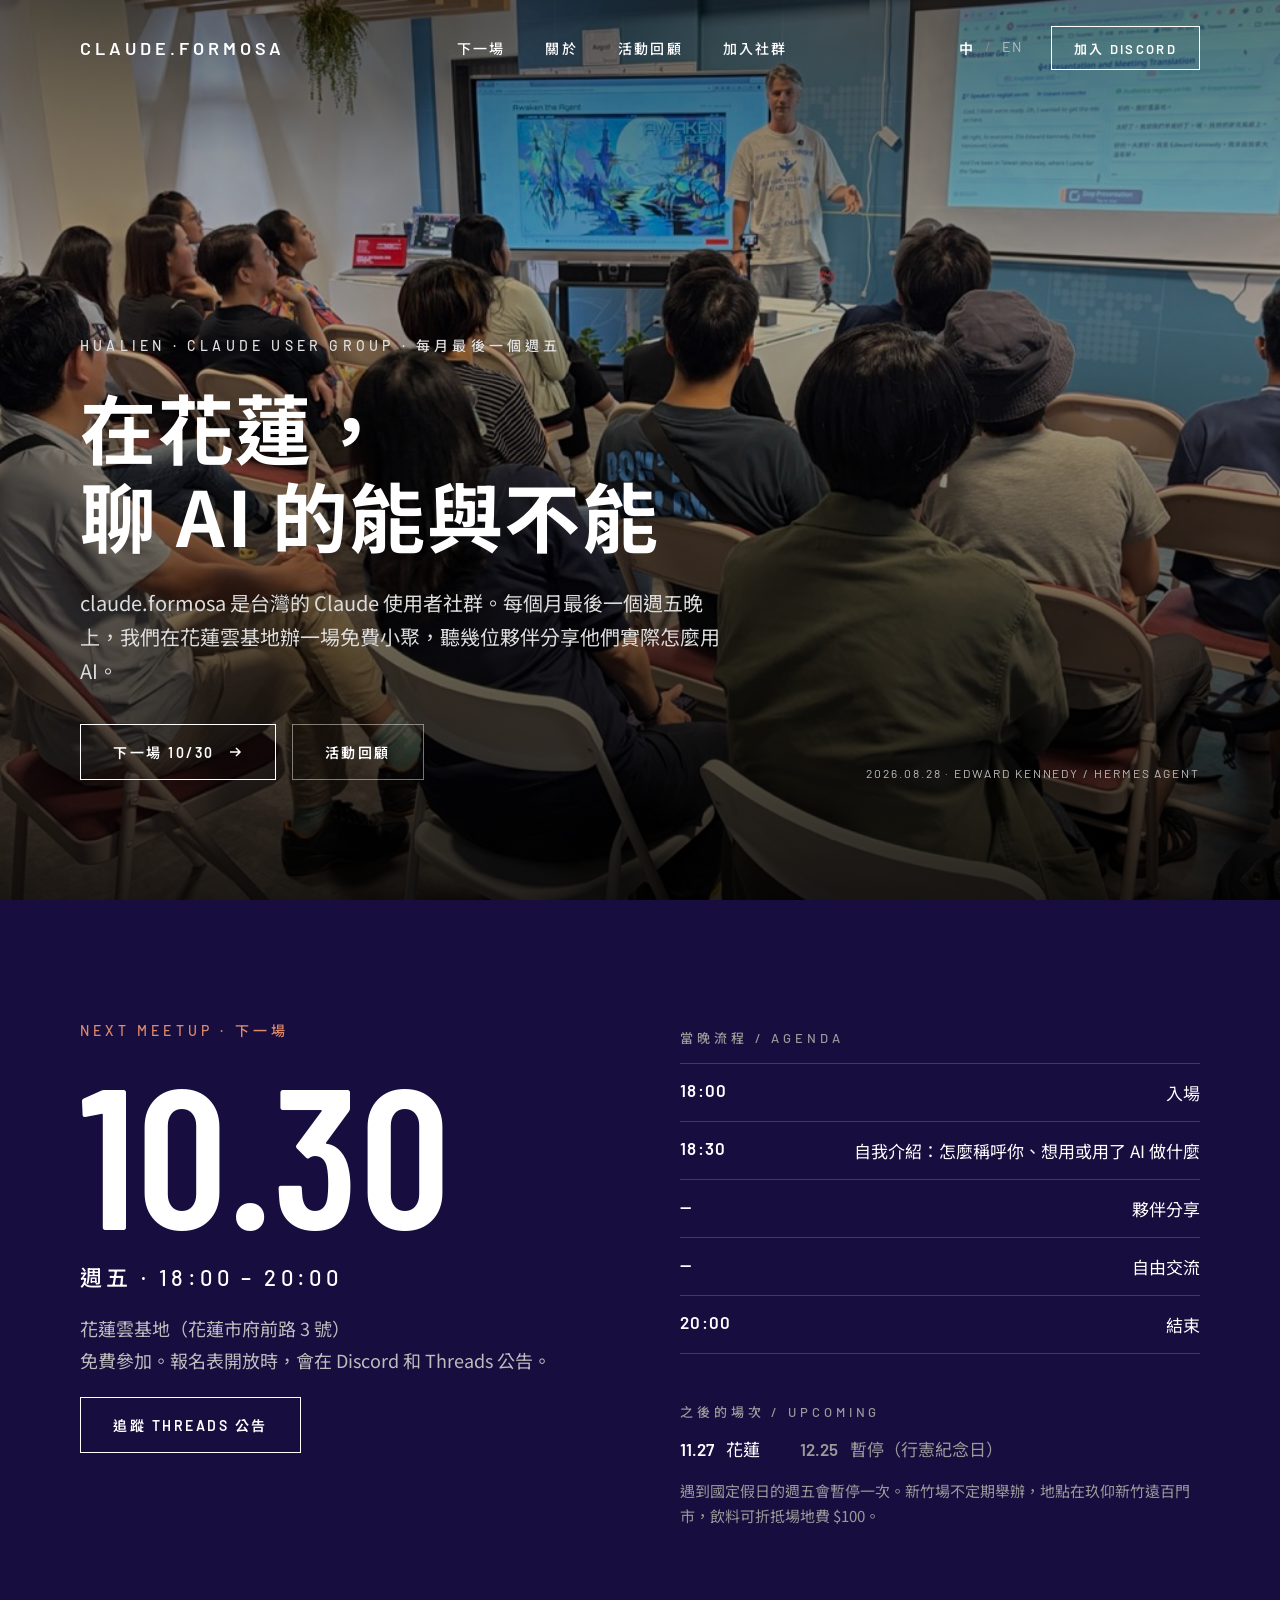
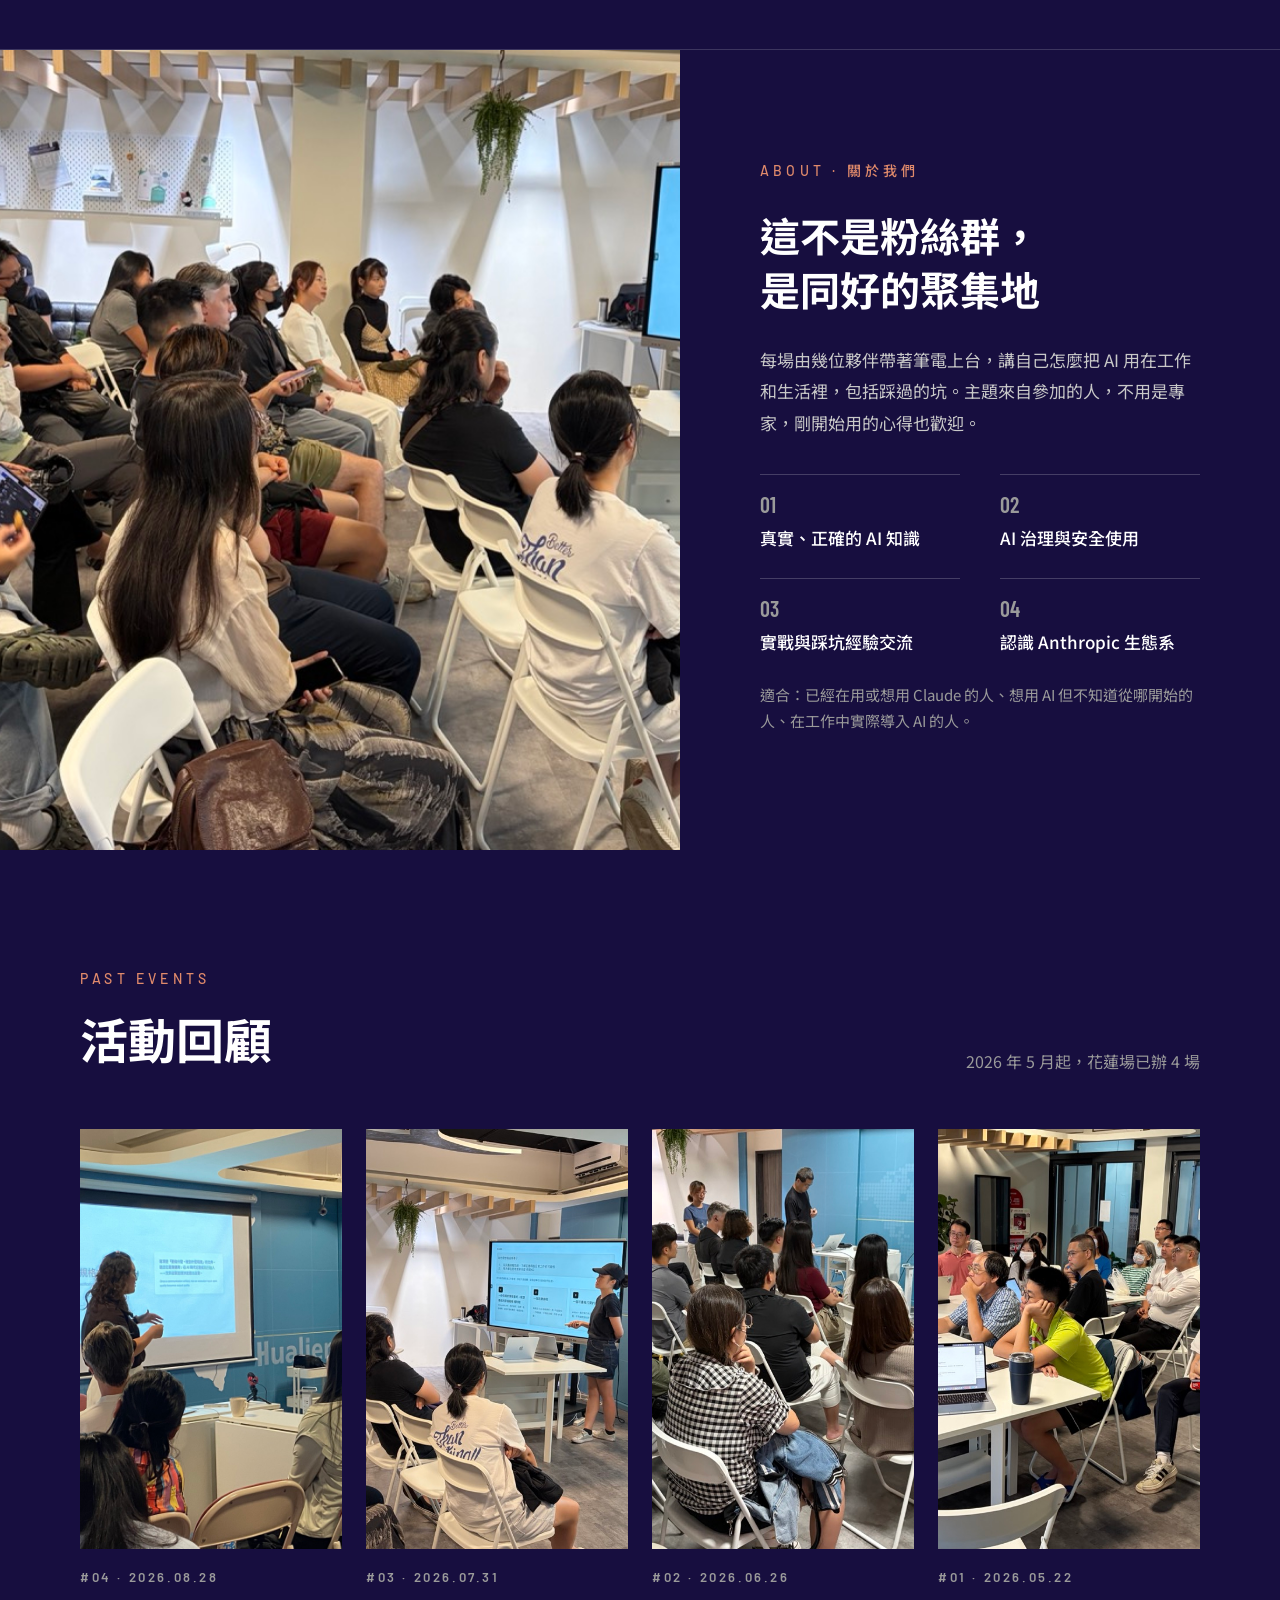
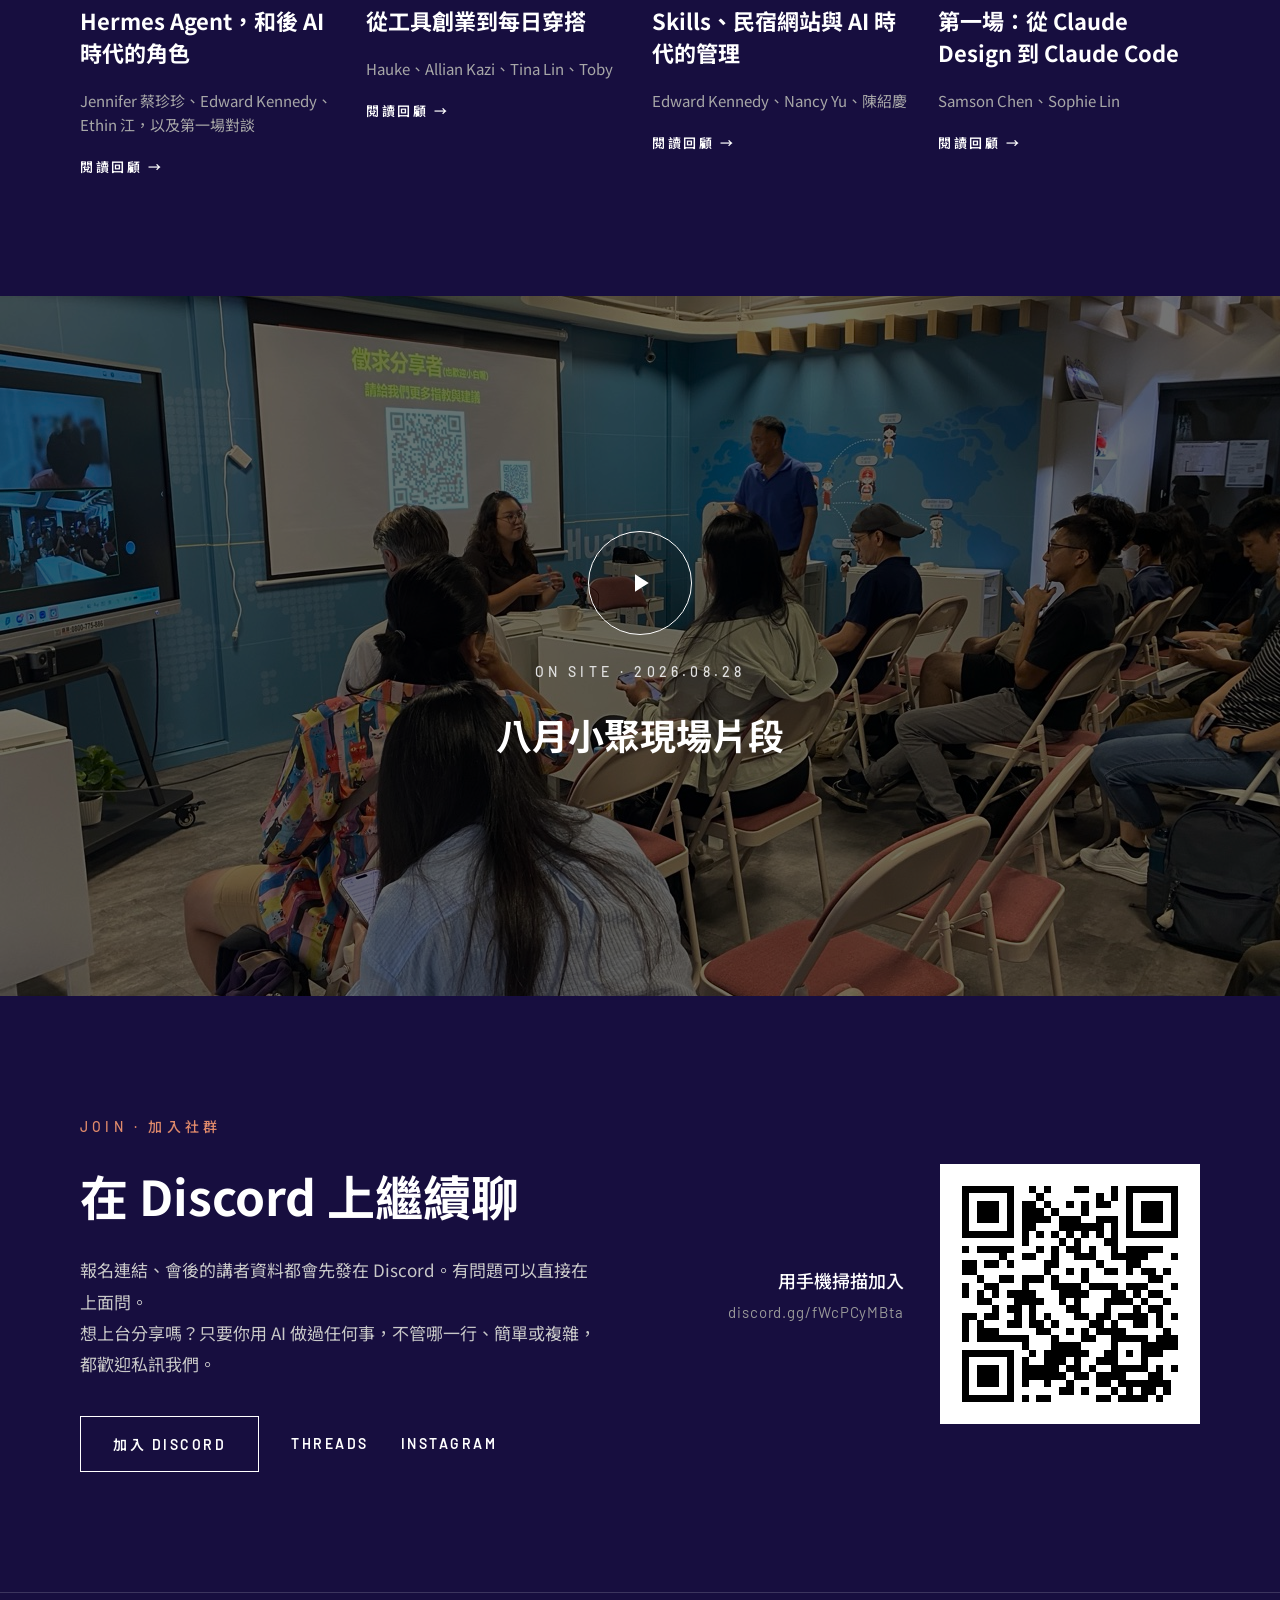
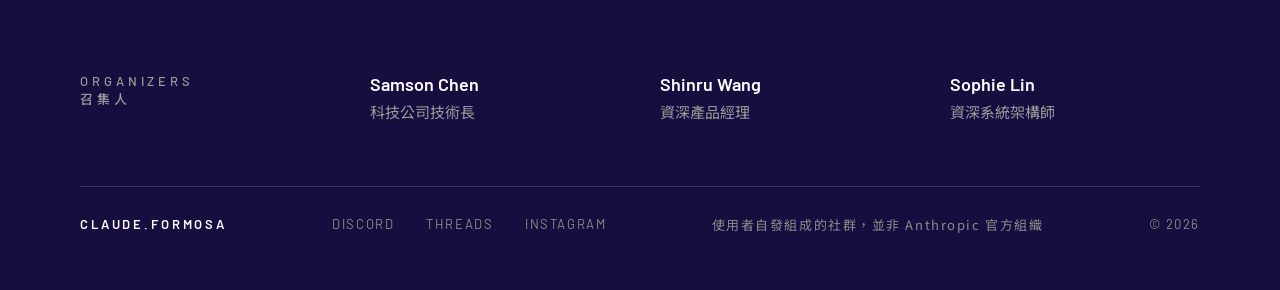
==== docs/index.html @ fb1e97d4 "Add claude.formosa website and source material Static bilingual site (zh-Hant-TW and English) built " ====
<!doctype html>
<html lang="zh-Hant-TW">
<head>
<meta charset="utf-8">
<meta name="viewport" content="width=device-width, initial-scale=1">
<title>claude.formosa｜花蓮 Claude 使用者小聚</title>
<meta name="description" content="claude.formosa 是台灣的 Claude 使用者社群。每個月最後一個週五晚上，在花蓮雲基地辦一場免費小聚。">
<meta property="og:title" content="claude.formosa｜花蓮 Claude 使用者小聚">
<meta property="og:description" content="claude.formosa 是台灣的 Claude 使用者社群。每個月最後一個週五晚上，在花蓮雲基地辦一場免費小聚。">
<meta property="og:type" content="website">
<meta name="theme-color" content="#170e3f">
<link rel="alternate" hreflang="en" href="en/index.html">
<link rel="preconnect" href="https://fonts.googleapis.com">
<link rel="preconnect" href="https://fonts.gstatic.com" crossorigin>
<link href="https://fonts.googleapis.com/css2?family=Barlow:wght@400;500;600&family=Barlow+Condensed:wght@500;600&family=Noto+Sans+TC:wght@400;500;700&display=swap" rel="stylesheet">
<link rel="stylesheet" href="assets/css/site.css">
<script src="assets/js/site.js" defer></script>
</head>
<body>
<a class="skip" href="#main">跳到主要內容</a>
<header class="nav wrap nav--overlay">
<a class="nav__logo" href="index.html">CLAUDE.FORMOSA</a>
<nav class="nav__links" aria-label="主選單">
<a href="#next">下一場</a>
<a href="#about">關於</a>
<a href="#events">活動回顧</a>
<a href="#join">加入社群</a>
</nav>
<div class="nav__right">
<div class="lang"><span aria-current="true">中</span><span class="lang__sep">/</span><a href="en/index.html" hreflang="en" lang="en">EN</a></div>
<a class="btn btn--sm" href="https://discord.gg/fWcPCyMBta">加入 DISCORD</a>
<button class="nav__menu" type="button" aria-label="開啟選單" aria-expanded="false" aria-controls="nav-panel"><svg width="22" height="22" viewBox="0 0 24 24" fill="none" stroke="currentColor" stroke-width="1.5" aria-hidden="true"><path d="M3 7h18M3 12h18M3 17h18"/></svg></button>
</div>
<nav class="nav__panel" id="nav-panel" aria-label="手機選單">
<a href="#next">下一場</a>
<a href="#about">關於</a>
<a href="#events">活動回顧</a>
<a href="#join">加入社群</a>
<a class="btn" href="https://discord.gg/fWcPCyMBta">加入 DISCORD</a>
</nav>
</header>
<main id="main">
<section class="hero">
<img class="hero__img" src="assets/img/p0828a.jpg" alt="8/28 小聚現場，Edward Kennedy 分享 Hermes Agent" fetchpriority="high">
<div class="hero__shade"></div>
<div class="hero__body">
<div class="hero__kicker">HUALIEN · CLAUDE USER GROUP<span class="long"> · 每月最後一個週五</span></div>
<h1 class="cjk">在花蓮，<br>聊 AI 的能與不能</h1>
<p class="hero__lead cjk">claude.formosa 是台灣的 Claude 使用者社群。每個月最後一個週五晚上，我們在花蓮雲基地辦一場免費小聚，聽幾位夥伴分享他們實際怎麼用 AI。</p>
<div class="hero__actions">
<a class="btn" href="#next">下一場 10/30 <svg width="16" height="16" viewBox="0 0 16 16" fill="none" stroke="currentColor" stroke-width="1.5" aria-hidden="true"><path d="M3 8h10M9 4l4 4-4 4"/></svg></a>
<a class="btn btn--ghost" href="#events">活動回顧</a>
</div>
</div>
<div class="hero__credit">2026.08.28 · EDWARD KENNEDY / HERMES AGENT</div>
</section>

<section class="next wrap" id="next">
<div class="next__main">
<div class="eyebrow">NEXT MEETUP · 下一場</div>
<div class="next__date">10.30</div>
<div class="next__when">週五 · 18:00 – 20:00</div>
<p class="next__where cjk">花蓮雲基地（花蓮市府前路 3 號）<br>免費參加。報名表開放時，會在 Discord 和 Threads 公告。</p>
<a class="btn" href="https://www.threads.com/@claude.formosa">追蹤 THREADS 公告</a>
</div>
<div class="next__side">
<div>
<div class="label">當晚流程 / AGENDA</div>
<ol class="agenda cjk">
<li><span>18:00</span><span>入場</span></li>
<li><span>18:30</span><span>自我介紹：怎麼稱呼你、想用或用了 AI 做什麼</span></li>
<li><span>—</span><span>夥伴分享</span></li>
<li><span>—</span><span>自由交流</span></li>
<li><span>20:00</span><span>結束</span></li>
</ol>
</div>
<div class="upcoming">
<div class="label">之後的場次 / UPCOMING</div>
<div class="upcoming__row cjk">
<div><b>11.27</b>花蓮</div>
<div class="off"><b>12.25</b>暫停（行憲紀念日）</div>
</div>
<p class="note cjk">遇到國定假日的週五會暫停一次。新竹場不定期舉辦，地點在玖仰新竹遠百門市，飲料可折抵場地費 $100。</p>
</div>
</div>
</section>

<section class="about" id="about">
<img class="about__img" src="assets/img/p0731a.jpg" alt="7/31 小聚，Hauke 分享他開發過的軟體" loading="lazy">
<div class="about__body">
<div class="eyebrow">ABOUT · 關於我們</div>
<h2 class="cjk">這不是粉絲群，<br>是同好的聚集地</h2>
<p class="body-text cjk">每場由幾位夥伴帶著筆電上台，講自己怎麼把 AI 用在工作和生活裡，包括踩過的坑。主題來自參加的人，不用是專家，剛開始用的心得也歡迎。</p>
<ol class="goals cjk">
<li><span>01</span>真實、正確的 AI 知識</li>
<li><span>02</span>AI 治理與安全使用</li>
<li><span>03</span>實戰與踩坑經驗交流</li>
<li><span>04</span>認識 Anthropic 生態系</li>
</ol>
<p class="note cjk">適合：已經在用或想用 Claude 的人、想用 AI 但不知道從哪開始的人、在工作中實際導入 AI 的人。</p>
</div>
</section>

<section class="events wrap" id="events">
<div class="section-head">
<div class="section-head__title">
<div class="eyebrow">PAST EVENTS</div>
<h2 class="cjk">活動回顧</h2>
</div>
<p class="cjk">2026 年 5 月起，花蓮場已辦 4 場</p>
</div>
<div class="cards">
<a class="card" href="events/2026-08-28.html">
<img src="assets/img/p0828b.jpg" alt="Edward Kennedy 分享 Hermes Agent" loading="lazy" width="600" height="420">
<div class="card__meta">#04 · 2026.08.28</div>
<h3 class="card__title cjk">Hermes Agent，和後 AI 時代的角色</h3>
<div class="card__who cjk">Jennifer 蔡珍珍、Edward Kennedy、Ethin 江，以及第一場對談</div>
<div class="card__cta">閱讀回顧 →</div>
</a>
<a class="card" href="events/2026-07-31.html">
<img src="assets/img/p0731b.jpg" alt="7/31 小聚現場" loading="lazy" width="600" height="420">
<div class="card__meta">#03 · 2026.07.31</div>
<h3 class="card__title cjk">從工具創業到每日穿搭</h3>
<div class="card__who cjk">Hauke、Allian Kazi、Tina Lin、Toby</div>
<div class="card__cta">閱讀回顧 →</div>
</a>
<a class="card" href="events/2026-06-26.html">
<img src="assets/img/p0626a.jpg" alt="6/26 小聚現場" loading="lazy" width="600" height="420">
<div class="card__meta">#02 · 2026.06.26</div>
<h3 class="card__title cjk">Skills、民宿網站與 AI 時代的管理</h3>
<div class="card__who cjk">Edward Kennedy、Nancy Yu、陳紹慶</div>
<div class="card__cta">閱讀回顧 →</div>
</a>
<a class="card" href="events/2026-05-22.html">
<img src="assets/img/p0522a.jpg" alt="5/22 第一場小聚" loading="lazy" width="600" height="420">
<div class="card__meta">#01 · 2026.05.22</div>
<h3 class="card__title cjk">第一場：從 Claude Design 到 Claude Code</h3>
<div class="card__who cjk">Samson Chen、Sophie Lin</div>
<div class="card__cta">閱讀回顧 →</div>
</a>
</div>
</section>

<section class="film" data-src="assets/video/2026-08-28-clip1.mp4" aria-label="八月小聚現場片段">
<img class="cover__img" src="assets/img/p0828c.jpg" alt="8/28 小聚影片封面" loading="lazy">
<div class="film__shade"></div>
<div class="film__body">
<button class="play" type="button" aria-label="播放 8/28 現場影片"><svg width="30" height="30" viewBox="0 0 24 24" fill="currentColor" aria-hidden="true"><path d="M8 5v14l11-7z"/></svg></button>
<div class="hero__kicker">ON SITE · 2026.08.28</div>
<div class="film__title cjk">八月小聚現場片段</div>
</div>
</section>

<section class="join wrap" id="join">
<div class="join__main">
<div class="eyebrow">JOIN · 加入社群</div>
<h2 class="cjk">在 Discord 上繼續聊</h2>
<p class="body-text cjk">報名連結、會後的講者資料都會先發在 Discord。有問題可以直接在上面問。<br>想上台分享嗎？只要你用 AI 做過任何事，不管哪一行、簡單或複雜，都歡迎私訊我們。</p>
<div class="join__links">
<a class="btn" href="https://discord.gg/fWcPCyMBta">加入 DISCORD</a>
<a href="https://www.threads.com/@claude.formosa">THREADS</a>
<a href="https://www.instagram.com/claude.formosa/">INSTAGRAM</a>
</div>
</div>
<div class="qr">
<div class="qr__text"><strong class="cjk">用手機掃描加入</strong><span>discord.gg/fWcPCyMBta</span></div>
<div class="qr__code"><img src="assets/img/discord-qr.svg" alt="Discord 邀請連結 QR code" width="216" height="216" loading="lazy"></div>
</div>
</section>
</main>
<footer class="footer wrap">
<div class="organizers">
<div class="label">ORGANIZERS<br>召集人</div>
<div><b>Samson Chen</b><span class="cjk">科技公司技術長</span></div>
<div><b>Shinru Wang</b><span class="cjk">資深產品經理</span></div>
<div><b>Sophie Lin</b><span class="cjk">資深系統架構師</span></div>
</div>
<div class="footer__bar">
<span class="brand">CLAUDE.FORMOSA</span>
<div class="footer__social"><a href="https://discord.gg/fWcPCyMBta">DISCORD</a><a href="https://www.threads.com/@claude.formosa">THREADS</a><a href="https://www.instagram.com/claude.formosa/">INSTAGRAM</a></div>
<span class="cjk">使用者自發組成的社群，並非 Anthropic 官方組織</span>
<span>© 2026</span>
</div>
</footer>
</body>
</html>
---- docs/assets/css/site.css ----
/* claude.formosa site styles. Tokens follow the design canvas. */
:root {
  --bg: #170e3f;            /* #5532E9 at 27% over black, as set in the design */
  --fg: #ffffff;
  --muted: #9a9a9a;
  --soft: #c8c8c8;
  --line: rgba(255, 255, 255, 0.16);
  --accent: #e08a6b;
  --gutter: 80px;
  --font-latin: 'Barlow', 'Noto Sans TC', sans-serif;
  --font-cjk: 'Noto Sans TC', 'Barlow', sans-serif;
  --font-num: 'Barlow Condensed', 'Barlow', sans-serif;
}

* { box-sizing: border-box; }
html { scroll-behavior: smooth; }
body {
  margin: 0;
  background: var(--bg);
  color: var(--fg);
  font-family: var(--font-latin);
  -webkit-font-smoothing: antialiased;
}
:lang(zh-Hant-TW) body, body:lang(zh-Hant-TW) { font-family: var(--font-latin); }
img, video { display: block; max-width: 100%; }
a { color: inherit; text-decoration: none; }
a:hover { color: var(--accent); }
h1, h2, h3, p { margin: 0; }
.cjk { font-family: var(--font-cjk); }
.wrap { padding-left: var(--gutter); padding-right: var(--gutter); }
.eyebrow { font-size: 14px; font-weight: 500; letter-spacing: 0.3em; color: var(--accent); text-transform: uppercase; }
.label { font-size: 13px; font-weight: 500; letter-spacing: 0.3em; color: var(--muted); text-transform: uppercase; }
.skip { position: absolute; left: -9999px; }
.skip:focus { left: 16px; top: 16px; z-index: 100; background: #fff; color: #000; padding: 8px 12px; }

/* Buttons */
.btn {
  display: inline-flex; align-items: center; justify-content: center; gap: 12px;
  min-height: 56px; padding: 0 32px;
  border: 1.5px solid #fff; color: #fff;
  font-size: 14px; font-weight: 600; letter-spacing: 0.18em; text-transform: uppercase;
  transition: background 0.2s, color 0.2s;
}
.btn:hover { background: #fff; color: #000; }
.btn--ghost { border-color: rgba(255, 255, 255, 0.45); }
.btn--sm { min-height: 44px; padding: 0 22px; font-size: 13px; }

/* Navigation */
.nav {
  position: relative; z-index: 20; height: 96px;
  display: flex; align-items: center; justify-content: space-between;
  border-bottom: 1px solid var(--line);
}
.nav--overlay { position: absolute; top: 0; left: 0; right: 0; border-bottom: 0; }
.nav__logo { font-size: 18px; font-weight: 600; letter-spacing: 0.22em; }
.nav__links { display: flex; gap: 40px; font-size: 14px; font-weight: 500; letter-spacing: 0.16em; }
.nav__links a[aria-current="page"] { color: var(--accent); }
.nav__right { display: flex; align-items: center; gap: 28px; }
.lang { display: flex; gap: 10px; font-size: 14px; letter-spacing: 0.12em; }
.lang span[aria-current] { font-weight: 600; }
.lang a { color: #bdbdbd; }
.lang__sep { color: #8a8a8a; }
.nav__menu { display: none; width: 44px; height: 44px; background: none; border: 0; color: #fff; cursor: pointer; align-items: center; justify-content: center; }
.nav__panel { display: none; }

/* Home hero */
.hero { position: relative; height: 900px; min-height: 640px; overflow: hidden; }
.hero__img, .cover__img { position: absolute; inset: 0; width: 100%; height: 100%; object-fit: cover; }
.hero__shade { position: absolute; inset: 0; background: linear-gradient(180deg, rgba(0,0,0,0.55) 0%, rgba(0,0,0,0.25) 35%, rgba(0,0,0,0.85) 100%); }
.hero__body { position: absolute; left: var(--gutter); right: var(--gutter); bottom: 120px; max-width: 900px; display: flex; flex-direction: column; gap: 28px; }
.hero__kicker { font-size: 14px; font-weight: 500; letter-spacing: 0.3em; color: #e0e0e0; }
.hero h1 { font-size: 76px; line-height: 1.15; font-weight: 700; letter-spacing: 0.02em; }
.hero h1.en { font-family: var(--font-latin); font-size: 84px; line-height: 1.02; font-weight: 600; letter-spacing: 0.01em; text-transform: uppercase; }
.hero__lead { max-width: 660px; font-size: 20px; line-height: 1.7; color: #dcdcdc; }
.hero__actions { display: flex; gap: 16px; margin-top: 8px; flex-wrap: wrap; }
.hero__credit { position: absolute; right: var(--gutter); bottom: 120px; font-size: 12px; letter-spacing: 0.16em; color: #bdbdbd; }

/* Next meetup */
.next { padding-top: 120px; padding-bottom: 120px; display: grid; grid-template-columns: repeat(2, minmax(0, 1fr)); column-gap: 80px; row-gap: 56px; border-bottom: 1px solid var(--line); }
.next__main { display: flex; flex-direction: column; gap: 20px; align-items: flex-start; }
.next__date { font-family: var(--font-num); font-size: 200px; line-height: 0.9; font-weight: 600; letter-spacing: 0.01em; }
.next__when { font-size: 22px; font-weight: 500; letter-spacing: 0.2em; }
.next__where { font-size: 18px; line-height: 1.8; color: #bdbdbd; }
.next__side { display: flex; flex-direction: column; gap: 48px; padding-top: 8px; }
.agenda { list-style: none; margin: 16px 0 0; padding: 0; border-bottom: 1px solid rgba(255,255,255,0.18); }
.agenda li { display: flex; justify-content: space-between; gap: 24px; padding: 16px 0; border-top: 1px solid rgba(255,255,255,0.18); font-size: 17px; }
.agenda li span:first-child { font-family: var(--font-latin); font-weight: 600; letter-spacing: 0.08em; flex-shrink: 0; }
.agenda li span:last-child { text-align: right; }
.upcoming { display: flex; flex-direction: column; gap: 14px; }
.upcoming__row { display: flex; flex-wrap: wrap; gap: 12px 40px; font-size: 17px; line-height: 1.7; }
.upcoming__row b { font-family: var(--font-latin); font-weight: 600; margin-right: 12px; }
.upcoming__row .off { color: var(--muted); }
.note { font-size: 15px; line-height: 1.7; color: var(--muted); }

/* About */
.about { display: flex; min-height: 800px; }
.about__img { width: 680px; flex-shrink: 0; object-fit: cover; }
.about__body { flex: 1; padding: 110px var(--gutter); display: flex; flex-direction: column; gap: 28px; }
.about h2 { font-size: 40px; line-height: 1.35; font-weight: 700; }
.about h2.en { font-family: var(--font-latin); font-size: 48px; line-height: 1.1; font-weight: 600; text-transform: uppercase; }
.body-text { font-size: 17px; line-height: 1.85; color: var(--soft); }
.goals { list-style: none; margin: 8px 0 0; padding: 0; display: grid; grid-template-columns: repeat(2, minmax(0, 1fr)); gap: 28px 40px; }
.goals li { display: flex; flex-direction: column; gap: 8px; padding-top: 16px; border-top: 1px solid rgba(255,255,255,0.2); font-size: 17px; font-weight: 500; }
.goals li span { font-family: var(--font-num); font-size: 22px; font-weight: 600; color: var(--muted); }

/* Past events */
.events { padding-top: 120px; padding-bottom: 120px; display: flex; flex-direction: column; gap: 56px; }
.section-head { display: flex; justify-content: space-between; align-items: flex-end; gap: 24px; flex-wrap: wrap; }
.section-head__title { display: flex; flex-direction: column; gap: 16px; }
.section-head h2 { font-size: 48px; font-weight: 700; }
.section-head h2.en { font-family: var(--font-latin); font-size: 56px; font-weight: 600; text-transform: uppercase; }
.section-head p { font-size: 16px; color: var(--muted); }
.cards { display: grid; grid-template-columns: repeat(4, minmax(0, 1fr)); gap: 24px; }
.card { display: flex; flex-direction: column; gap: 20px; }
.card:hover { color: inherit; }
.card img { width: 100%; height: 420px; object-fit: cover; transition: opacity 0.2s; }
.card:hover img { opacity: 0.85; }
.card__meta { font-size: 13px; font-weight: 600; letter-spacing: 0.2em; color: var(--muted); }
.card__title { font-size: 22px; line-height: 1.45; font-weight: 700; }
.card__who { font-size: 15px; line-height: 1.6; color: #a8a8a8; }
.card__cta { font-size: 13px; font-weight: 600; letter-spacing: 0.2em; }
.card:hover .card__cta { color: var(--accent); }

/* Video */
.film { position: relative; height: 700px; background: #000; overflow: hidden; }
.film__shade { position: absolute; inset: 0; background: rgba(0,0,0,0.55); }
.film__body { position: absolute; inset: 0; display: flex; flex-direction: column; align-items: center; justify-content: center; gap: 28px; text-align: center; padding: 0 20px; }
.film__title { font-size: 36px; font-weight: 700; }
.film__title.en { font-family: var(--font-latin); font-size: 40px; font-weight: 600; text-transform: uppercase; }
.film video { position: absolute; inset: 0; width: 100%; height: 100%; object-fit: contain; background: #000; }
.play { width: 104px; height: 104px; border-radius: 50%; border: 1.5px solid #fff; background: rgba(0,0,0,0.2); color: #fff; display: flex; align-items: center; justify-content: center; cursor: pointer; transition: background 0.2s, color 0.2s; }
.play:hover { background: #fff; color: #000; }
.play--sm { width: 96px; height: 96px; }

/* Join */
.join { padding-top: 120px; padding-bottom: 120px; display: grid; grid-template-columns: repeat(2, minmax(0, 1fr)); column-gap: 80px; row-gap: 48px; border-bottom: 1px solid var(--line); }
.join__main { display: flex; flex-direction: column; gap: 28px; align-items: flex-start; }
.join h2 { font-size: 48px; line-height: 1.3; font-weight: 700; }
.join h2.en { font-family: var(--font-latin); font-size: 56px; line-height: 1.05; font-weight: 600; text-transform: uppercase; }
.join__links { display: flex; align-items: center; flex-wrap: wrap; gap: 16px 32px; margin-top: 8px; }
.join__links > a:not(.btn) { font-size: 14px; font-weight: 600; letter-spacing: 0.18em; }
.qr { display: flex; align-items: center; justify-content: flex-end; gap: 36px; }
.qr__text { display: flex; flex-direction: column; gap: 10px; text-align: right; }
.qr__text strong { font-size: 18px; font-weight: 500; }
.qr__text span { font-size: 15px; letter-spacing: 0.06em; color: var(--muted); }
.qr__code { width: 260px; height: 260px; padding: 22px; background: #fff; flex-shrink: 0; }
.qr__code img { width: 216px; height: 216px; }

/* Footer */
.footer { padding-top: 80px; padding-bottom: 56px; display: flex; flex-direction: column; gap: 64px; }
.organizers { display: grid; grid-template-columns: repeat(4, minmax(0, 1fr)); gap: 32px 40px; }
.organizers div { display: flex; flex-direction: column; gap: 6px; }
.organizers b { font-size: 18px; font-weight: 600; }
.organizers span { font-size: 15px; color: var(--muted); }
.footer__bar { display: flex; justify-content: space-between; align-items: center; flex-wrap: wrap; gap: 16px 32px; padding-top: 28px; border-top: 1px solid var(--line); font-size: 13px; letter-spacing: 0.12em; color: #8a8a8a; }
.footer__bar .brand { font-weight: 600; color: #fff; letter-spacing: 0.22em; }
.footer__social { display: flex; gap: 32px; }

/* Recap */
.cover { position: relative; height: 640px; overflow: hidden; }
.cover__shade { position: absolute; inset: 0; background: linear-gradient(180deg, rgba(0,0,0,0.2) 0%, rgba(0,0,0,0.85) 100%); }
.cover__body { position: absolute; left: var(--gutter); right: var(--gutter); bottom: 72px; display: flex; flex-direction: column; gap: 20px; }
.cover__back { font-size: 13px; font-weight: 600; letter-spacing: 0.24em; color: #d0d0d0; }
.cover h1 { max-width: 1000px; font-size: 60px; line-height: 1.25; font-weight: 700; }
.facts { min-height: 180px; display: grid; grid-template-columns: repeat(4, minmax(0, 1fr)); align-items: center; gap: 24px; padding-top: 32px; padding-bottom: 32px; border-bottom: 1px solid var(--line); margin: 0; }
.facts div { display: flex; flex-direction: column; gap: 10px; }
.facts dt { font-size: 12px; font-weight: 500; letter-spacing: 0.3em; color: var(--muted); }
.facts dd { margin: 0; font-size: 22px; font-weight: 600; letter-spacing: 0.06em; }
.talks { padding-top: 120px; padding-bottom: 120px; }
.talks__intro, .talk { display: grid; grid-template-columns: 360px minmax(0, 1fr); column-gap: 80px; row-gap: 16px; }
.talks__intro { padding-bottom: 56px; }
.talks__intro p { font-size: 20px; line-height: 1.8; color: #e0e0e0; }
.talk { padding: 44px 0; border-top: 1px solid var(--line); }
.talk__who { display: flex; flex-direction: column; gap: 10px; }
.talk__no { font-family: var(--font-num); font-size: 22px; font-weight: 600; color: var(--accent); }
.talk__name { font-size: 24px; font-weight: 700; }
.talk__aff { font-size: 15px; color: var(--muted); }
.talk__body { display: flex; flex-direction: column; gap: 20px; }
.talk h3 { font-size: 26px; line-height: 1.55; font-weight: 700; }
.talk h3.en { font-family: var(--font-latin); font-size: 28px; line-height: 1.3; font-weight: 600; }
.prompt { margin-top: 8px; padding: 28px 32px; background: rgba(0,0,0,0.3); border: 1px solid var(--line); font-size: 15px; line-height: 1.8; color: #d6d6d6; white-space: pre-line; }
.links { list-style: none; margin: 8px 0 0; padding: 0; display: flex; flex-direction: column; gap: 6px; }
.links a { display: flex; gap: 16px; align-items: baseline; min-height: 28px; font-size: 15px; }
.links a span:first-child { color: var(--muted); width: 220px; flex-shrink: 0; }
.links a span:last-child { font-weight: 500; letter-spacing: 0.02em; border-bottom: 1px solid rgba(255,255,255,0.35); overflow-wrap: anywhere; }
.gallery { display: grid; grid-template-columns: repeat(2, minmax(0, 1fr)); gap: 4px; }
.gallery img { width: 100%; height: 560px; object-fit: cover; }
.clips { display: grid; grid-template-columns: repeat(2, minmax(0, 1fr)); gap: 4px; margin-top: 4px; }
.clips .film { height: 560px; }
.clips .film__title { font-size: 13px; font-weight: 600; letter-spacing: 0.24em; font-family: var(--font-latin); }
.pager { min-height: 240px; display: grid; grid-template-columns: repeat(2, minmax(0, 1fr)); align-items: center; gap: 32px; padding-top: 48px; padding-bottom: 48px; border-bottom: 1px solid var(--line); }
.pager a { display: flex; flex-direction: column; gap: 12px; }
.pager a.next-link { align-items: flex-end; text-align: right; }
.pager small { font-size: 13px; font-weight: 600; letter-spacing: 0.24em; color: var(--muted); }
.pager strong { font-size: 24px; font-weight: 700; }
.footer--slim { padding-top: 0; padding-bottom: 0; }
.footer--slim .footer__bar { min-height: 120px; border-top: 0; padding-top: 0; }

/* Tablet */
@media (max-width: 1100px) {
  :root { --gutter: 40px; }
  .nav__links, .nav__right .btn { display: none; }
  .nav__right { gap: 12px; }
  .nav__menu { display: flex; }
  .nav__panel { position: absolute; top: 100%; left: 0; right: 0; background: #000; border-bottom: 1px solid var(--line); padding: 8px var(--gutter) 24px; flex-direction: column; }
  .nav.is-open .nav__panel { display: flex; }
  .nav__panel a { display: flex; align-items: center; min-height: 52px; border-bottom: 1px solid var(--line); font-size: 15px; letter-spacing: 0.16em; }
  .nav__panel .btn { margin-top: 20px; border-bottom: 1.5px solid #fff; justify-content: center; }
  .hero h1 { font-size: 60px; }
  .hero h1.en { font-size: 64px; }
  .hero__credit { display: none; }
  .next__date { font-size: 160px; }
  .about { flex-direction: column; }
  .about__img { width: 100%; height: 480px; }
  .about__body { padding-top: 80px; padding-bottom: 80px; }
  .cards { grid-template-columns: repeat(2, minmax(0, 1fr)); gap: 48px 24px; }
  .organizers { grid-template-columns: repeat(2, minmax(0, 1fr)); }
  .talks__intro, .talk { grid-template-columns: 240px minmax(0, 1fr); column-gap: 48px; }
}

/* Mobile */
@media (max-width: 768px) {
  :root { --gutter: 20px; }
  .nav { height: 64px; padding-left: 20px; padding-right: 8px; }
  .nav__logo { font-size: 15px; letter-spacing: 0.2em; }
  .lang__sep, .lang span[aria-current] { display: none; }
  .nav__right { gap: 4px; }
  .lang a { display: inline-flex; align-items: center; height: 44px; padding: 0 10px; color: #fff; font-size: 13px; }

  .eyebrow { font-size: 12px; }
  .hero { height: 760px; min-height: 0; }
  .hero__img { object-position: 62% 50%; }
  .hero__shade { background: linear-gradient(180deg, rgba(0,0,0,0.6) 0%, rgba(0,0,0,0.3) 30%, rgba(0,0,0,0.9) 100%); }
  .hero__body { bottom: 56px; gap: 20px; }
  .hero__kicker { font-size: 12px; letter-spacing: 0.26em; }
  .hero__kicker .long { display: none; }
  .hero h1 { font-size: 40px; line-height: 1.25; }
  .hero h1.en { font-size: 44px; }
  .hero__lead { font-size: 16px; line-height: 1.75; }
  .hero__actions .btn { flex: 1; min-height: 52px; }
  .hero__actions .btn--ghost { display: none; }

  .next { grid-template-columns: 1fr; padding-top: 72px; padding-bottom: 72px; row-gap: 32px; }
  .next__main { gap: 16px; }
  .next__date { font-size: 112px; }
  .next__when { font-size: 17px; }
  .next__where { font-size: 15px; }
  .next__main .btn { width: 100%; min-height: 52px; }
  .agenda li { font-size: 15px; padding: 13px 0; }
  .upcoming__row { font-size: 15px; }
  .note { font-size: 14px; }

  .about__img { height: 260px; }
  .about__body { padding: 56px 20px; gap: 20px; }
  .about h2 { font-size: 28px; line-height: 1.4; }
  .about h2.en { font-size: 32px; }
  .body-text { font-size: 15px; }
  .goals { grid-template-columns: 1fr; gap: 0; border-bottom: 1px solid rgba(255,255,255,0.2); }
  .goals li { flex-direction: row; gap: 16px; padding: 14px 0; font-size: 15px; }
  .goals li span { font-size: 16px; }

  .events { padding-top: 72px; padding-bottom: 72px; gap: 28px; }
  .section-head h2 { font-size: 32px; }
  .section-head h2.en { font-size: 36px; }
  .section-head p { display: none; }
  .cards { grid-template-columns: 1fr; gap: 24px; }
  .card { display: grid; grid-template-columns: 124px minmax(0, 1fr); grid-template-rows: auto auto auto 1fr; column-gap: 16px; row-gap: 8px; }
  .card img { grid-row: 1 / 5; height: 140px; }
  .card__meta { font-size: 12px; letter-spacing: 0.18em; }
  .card__title { font-size: 17px; }
  .card__who { font-size: 13px; }
  .card__cta { display: none; }

  .film { height: 420px; }
  .play { width: 76px; height: 76px; }
  .film__title { font-size: 24px; }
  .film__title.en { font-size: 26px; }

  .join { grid-template-columns: 1fr; padding-top: 72px; padding-bottom: 72px; }
  .join__main { gap: 20px; }
  .join h2 { font-size: 28px; }
  .join h2.en { font-size: 32px; }
  .join__main .btn { width: 100%; min-height: 52px; }
  .join__links > a:not(.btn) { display: inline-flex; align-items: center; min-height: 44px; }
  .qr { display: none; } /* The QR code is for scanning from a desktop screen */

  .footer { padding-top: 40px; padding-bottom: 40px; gap: 32px; }
  .organizers { grid-template-columns: 1fr; gap: 16px; }
  .footer__bar { flex-direction: column; align-items: flex-start; }

  .cover { height: 520px; }
  .cover__img { object-position: 62% 50%; }
  .cover__body { bottom: 40px; gap: 14px; }
  .cover h1 { font-size: 32px; line-height: 1.35; }
  .facts { grid-template-columns: repeat(2, minmax(0, 1fr)); padding-top: 28px; padding-bottom: 28px; }
  .facts dd { font-size: 17px; }
  .talks { padding-top: 64px; padding-bottom: 64px; }
  .talks__intro, .talk { grid-template-columns: 1fr; }
  .talks__intro { padding-bottom: 32px; }
  .talks__intro .eyebrow { display: none; }
  .talks__intro p { font-size: 17px; }
  .talk { padding: 32px 0; row-gap: 12px; }
  .talk__who { gap: 6px; }
  .talk__no { font-size: 18px; }
  .talk__name { font-size: 18px; }
  .talk__aff { font-size: 13px; }
  .talk__body { gap: 12px; }
  .talk h3 { font-size: 19px; }
  .talk h3.en { font-size: 20px; }
  .talk p { font-size: 15px; }
  .prompt { padding: 20px; font-size: 14px; }
  .links a { flex-direction: column; gap: 2px; min-height: 44px; justify-content: center; }
  .links a span:first-child { width: auto; font-size: 13px; }
  .gallery, .clips { grid-template-columns: 1fr; }
  .gallery img { height: 280px; }
  .clips .film { height: 260px; }
  .pager { grid-template-columns: 1fr; min-height: 0; padding-top: 40px; padding-bottom: 40px; gap: 24px; }
  .pager a.next-link { align-items: flex-start; text-align: left; }
  .pager strong { font-size: 17px; }
  .footer--slim .footer__bar { min-height: 0; padding: 28px 0; }
}

@media (prefers-reduced-motion: reduce) {
  html { scroll-behavior: auto; }
  * { transition: none !important; }
}
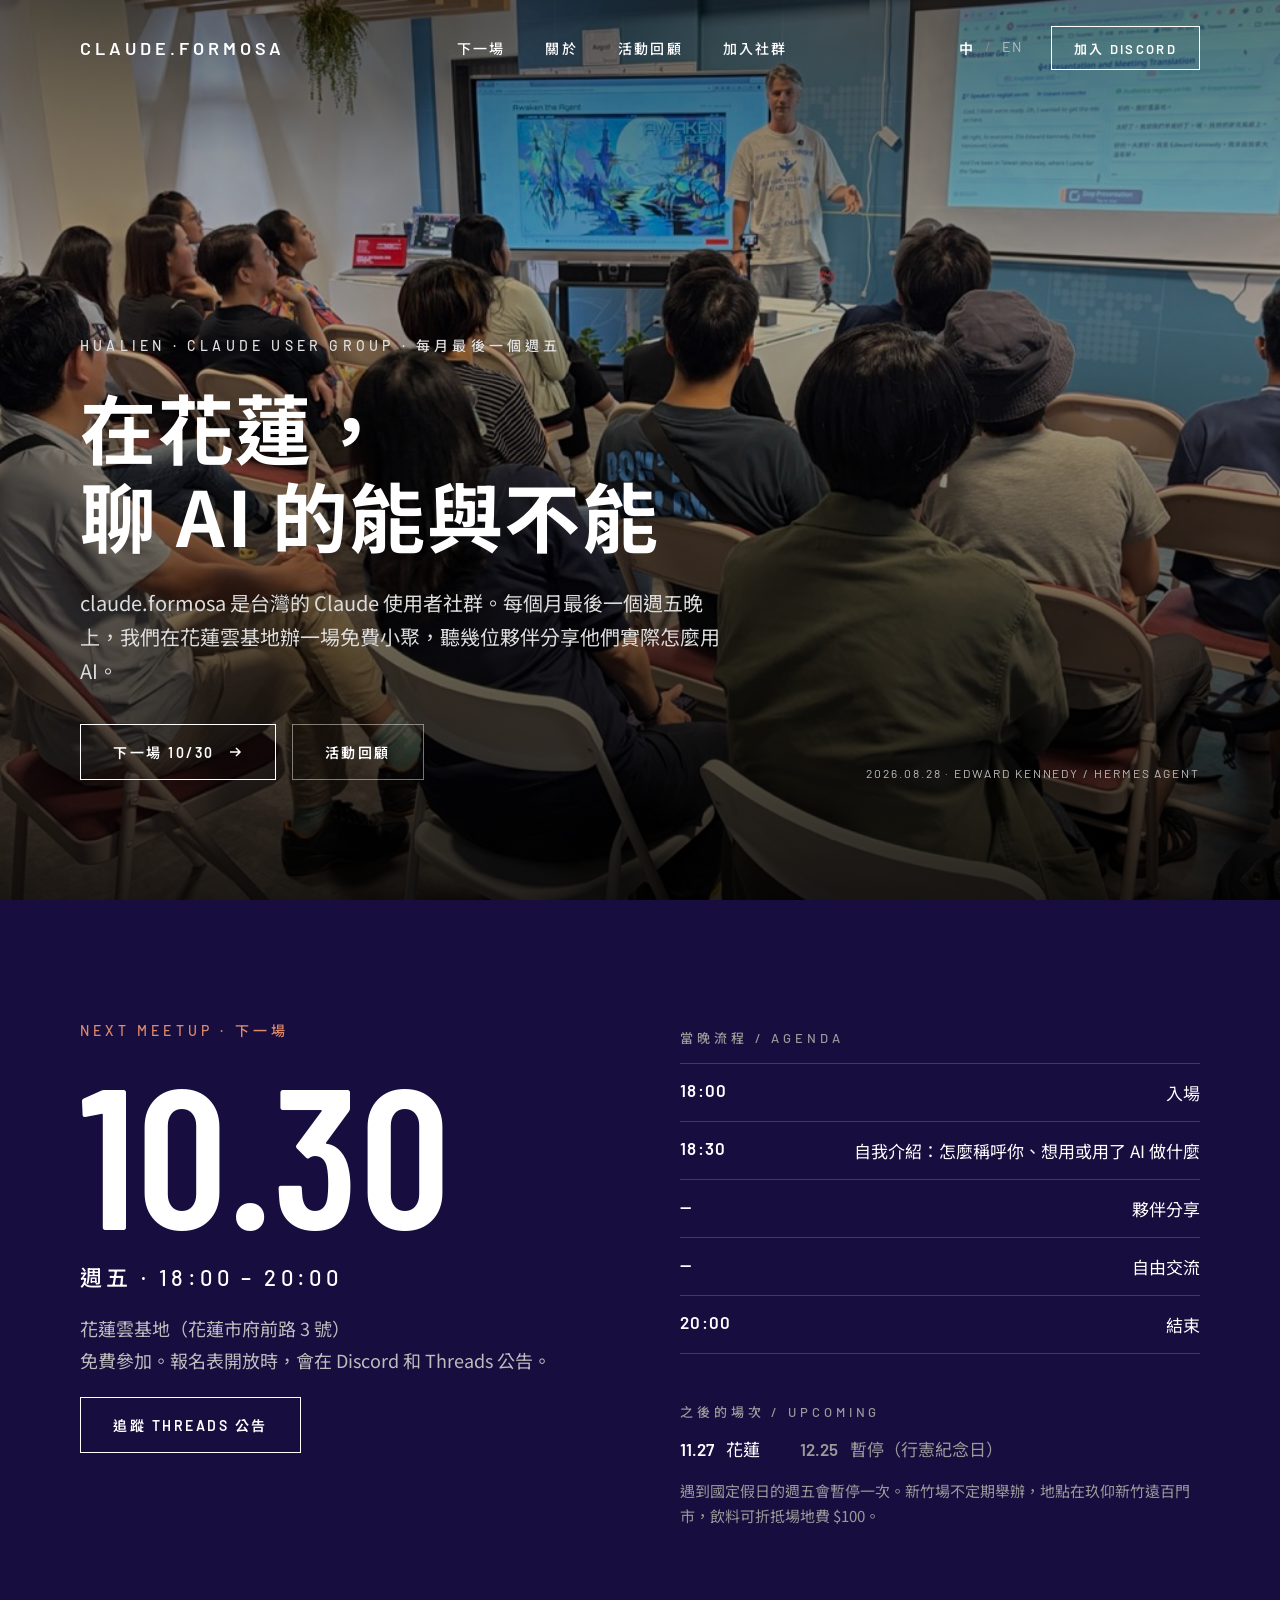
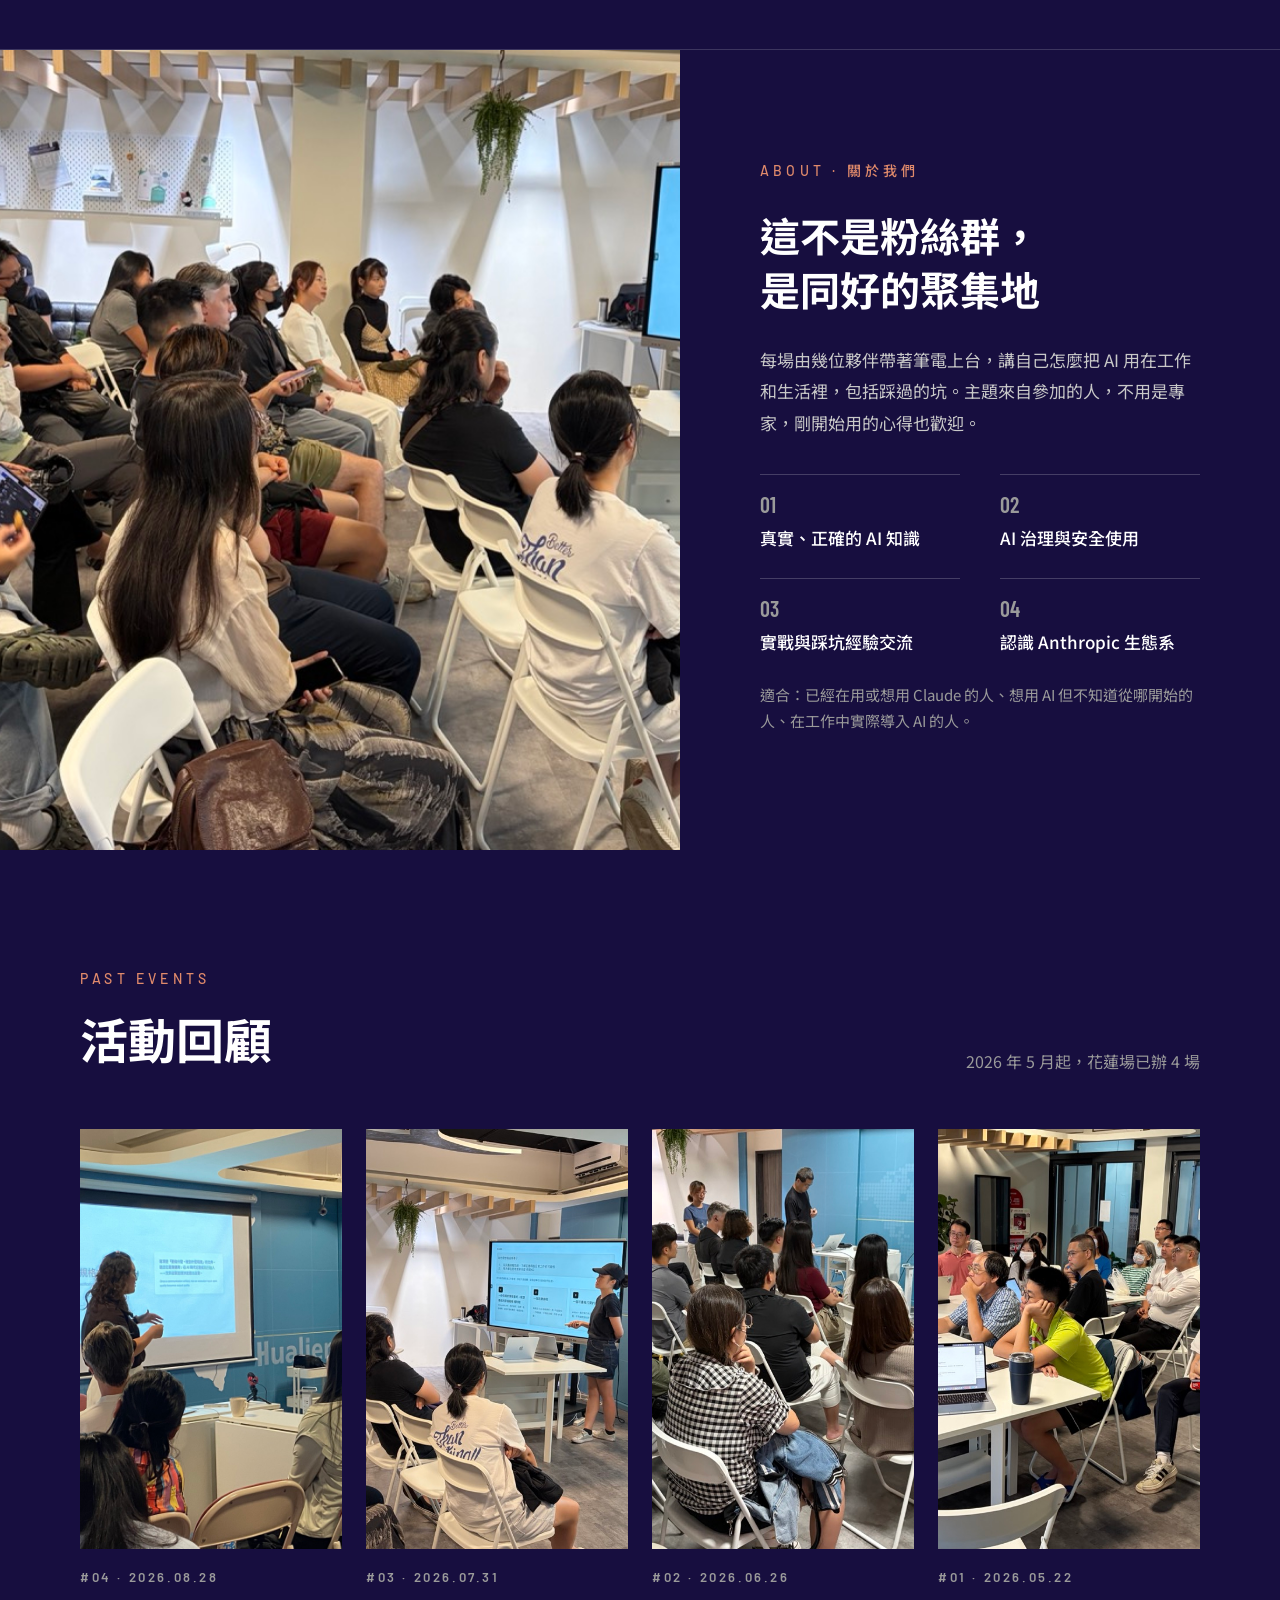
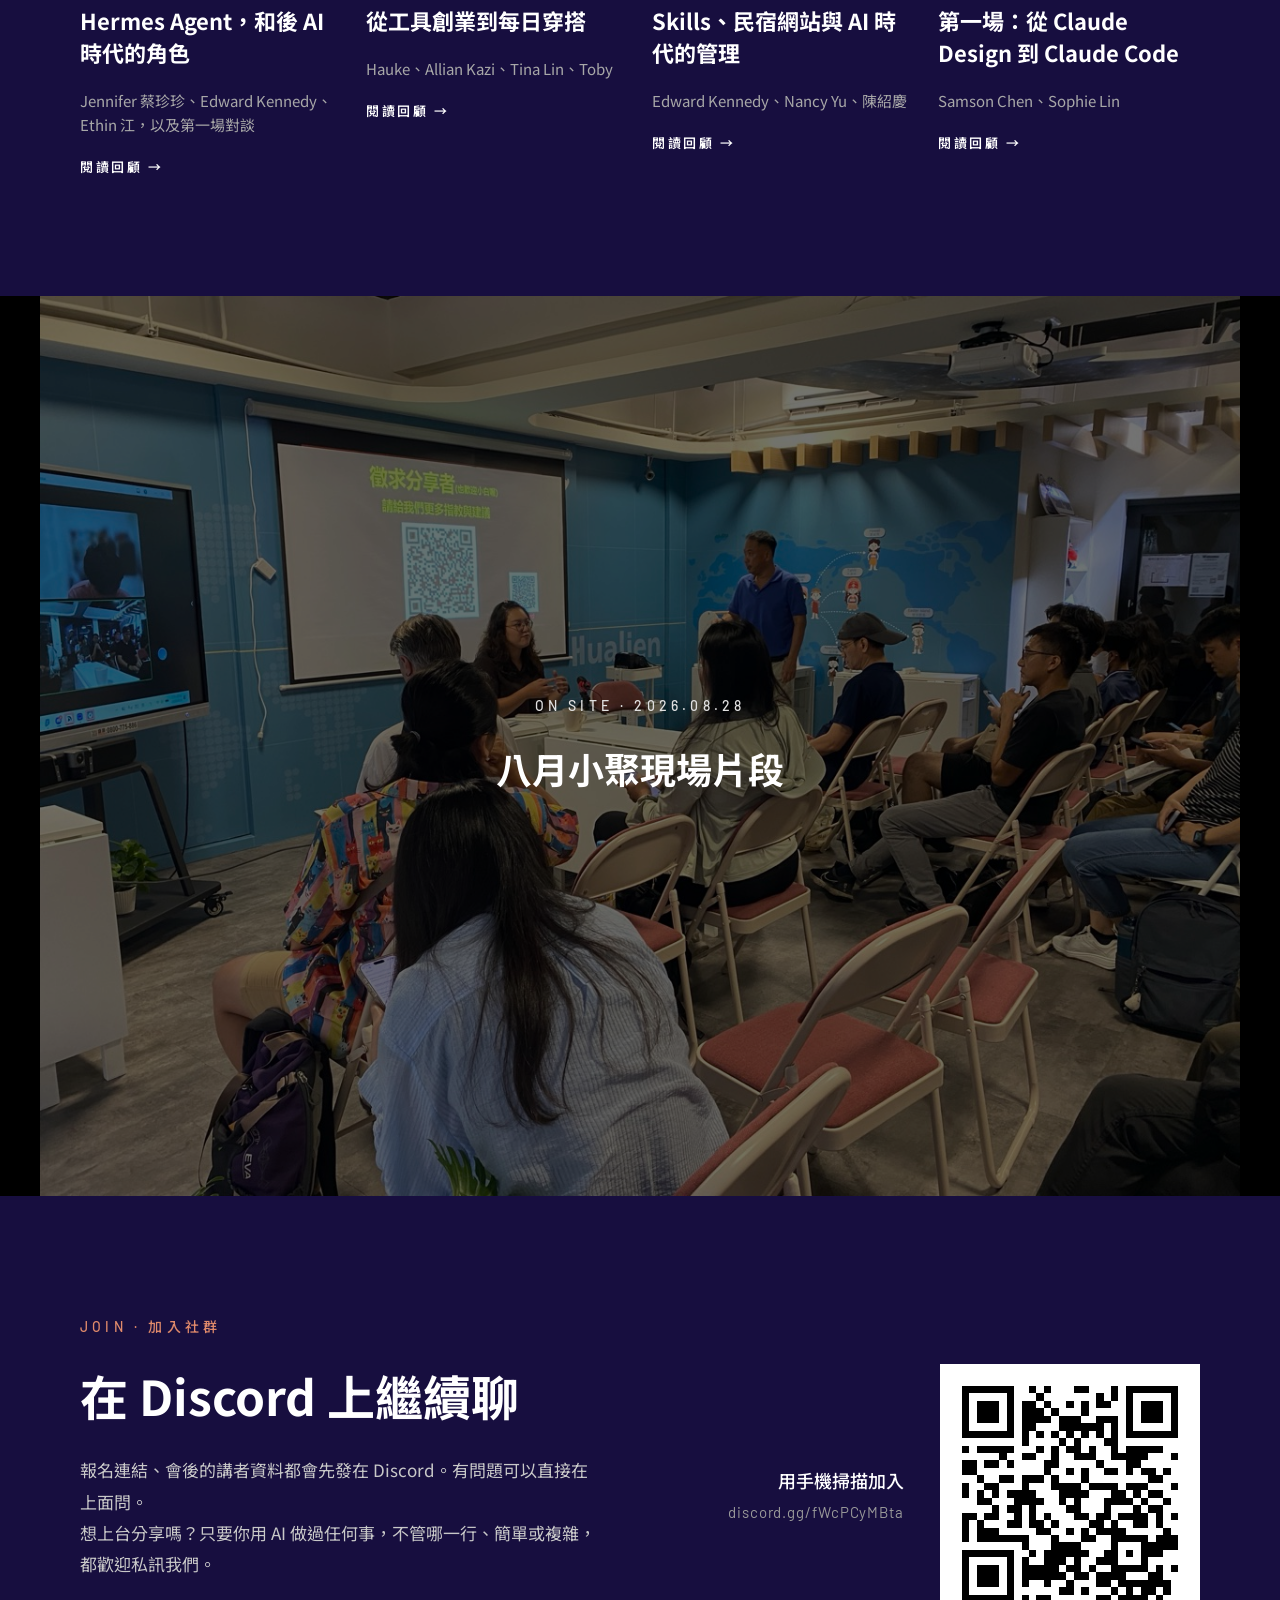
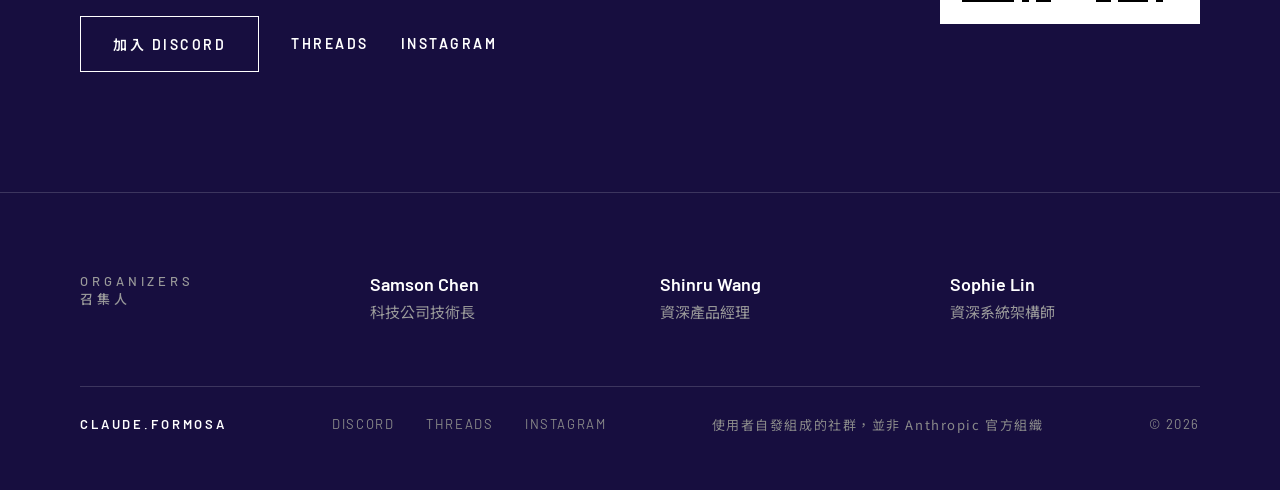
==== commit 01d160c4: "Make home videos full-screen autoplay backgrounds, like spacex.com The hero and the home video secti" ====
--- a/docs/index.html
+++ b/docs/index.html
@@ -41,7 +41,7 @@
 </header>
 <main id="main">
 <section class="hero">
-<img class="hero__img" src="assets/img/p0828a.jpg" alt="8/28 小聚現場，Edward Kennedy 分享 Hermes Agent" fetchpriority="high">
+<video class="hero__img bg-video" src="assets/video/2026-08-28-clip1.mp4" poster="assets/img/p0828a.jpg" autoplay muted loop playsinline preload="auto" aria-hidden="true" tabindex="-1"></video>
 <div class="hero__shade"></div>
 <div class="hero__body">
 <div class="hero__kicker">HUALIEN · CLAUDE USER GROUP<span class="long"> · 每月最後一個週五</span></div>
@@ -141,11 +141,10 @@
 </div>
 </section>
 
-<section class="film" data-src="assets/video/2026-08-28-clip1.mp4" aria-label="八月小聚現場片段">
-<img class="cover__img" src="assets/img/p0828c.jpg" alt="8/28 小聚影片封面" loading="lazy">
+<section class="film film--bg" aria-label="八月小聚現場片段">
+<video class="cover__img bg-video" src="assets/video/2026-08-28-clip2.mp4" poster="assets/img/p0828c.jpg" autoplay muted loop playsinline preload="auto" aria-hidden="true" tabindex="-1"></video>
 <div class="film__shade"></div>
 <div class="film__body">
-<button class="play" type="button" aria-label="播放 8/28 現場影片"><svg width="30" height="30" viewBox="0 0 24 24" fill="currentColor" aria-hidden="true"><path d="M8 5v14l11-7z"/></svg></button>
 <div class="hero__kicker">ON SITE · 2026.08.28</div>
 <div class="film__title cjk">八月小聚現場片段</div>
 </div>
--- a/docs/assets/css/site.css
+++ b/docs/assets/css/site.css
@@ -67,6 +67,10 @@
 .hero { position: relative; height: 900px; min-height: 640px; overflow: hidden; }
 .hero__img, .cover__img { position: absolute; inset: 0; width: 100%; height: 100%; object-fit: cover; }
 .hero__shade { position: absolute; inset: 0; background: linear-gradient(180deg, rgba(0,0,0,0.55) 0%, rgba(0,0,0,0.25) 35%, rgba(0,0,0,0.85) 100%); }
+/* Full-screen sections with an autoplaying background video, as on spacex.com. */
+.hero { height: 100vh; height: 100svh; }
+.bg-video { background: #000; }
+.film.film--bg { height: 100vh; height: 100svh; min-height: 560px; }
 .hero__body { position: absolute; left: var(--gutter); right: var(--gutter); bottom: 120px; max-width: 900px; display: flex; flex-direction: column; gap: 28px; }
 .hero__kicker { font-size: 14px; font-weight: 500; letter-spacing: 0.3em; color: #e0e0e0; }
 .hero h1 { font-size: 76px; line-height: 1.15; font-weight: 700; letter-spacing: 0.02em; }
@@ -228,7 +232,7 @@
   .lang a { display: inline-flex; align-items: center; height: 44px; padding: 0 10px; color: #fff; font-size: 13px; }
 
   .eyebrow { font-size: 12px; }
-  .hero { height: 760px; min-height: 0; }
+  .hero { height: 100vh; height: 100svh; min-height: 560px; }
   .hero__img { object-position: 62% 50%; }
   .hero__shade { background: linear-gradient(180deg, rgba(0,0,0,0.6) 0%, rgba(0,0,0,0.3) 30%, rgba(0,0,0,0.9) 100%); }
   .hero__body { bottom: 56px; gap: 20px; }
@@ -272,6 +276,7 @@
   .card__cta { display: none; }
 
   .film { height: 420px; }
+  .film.film--bg { height: 100vh; height: 100svh; min-height: 480px; }
   .play { width: 76px; height: 76px; }
   .film__title { font-size: 24px; }
   .film__title.en { font-size: 26px; }
